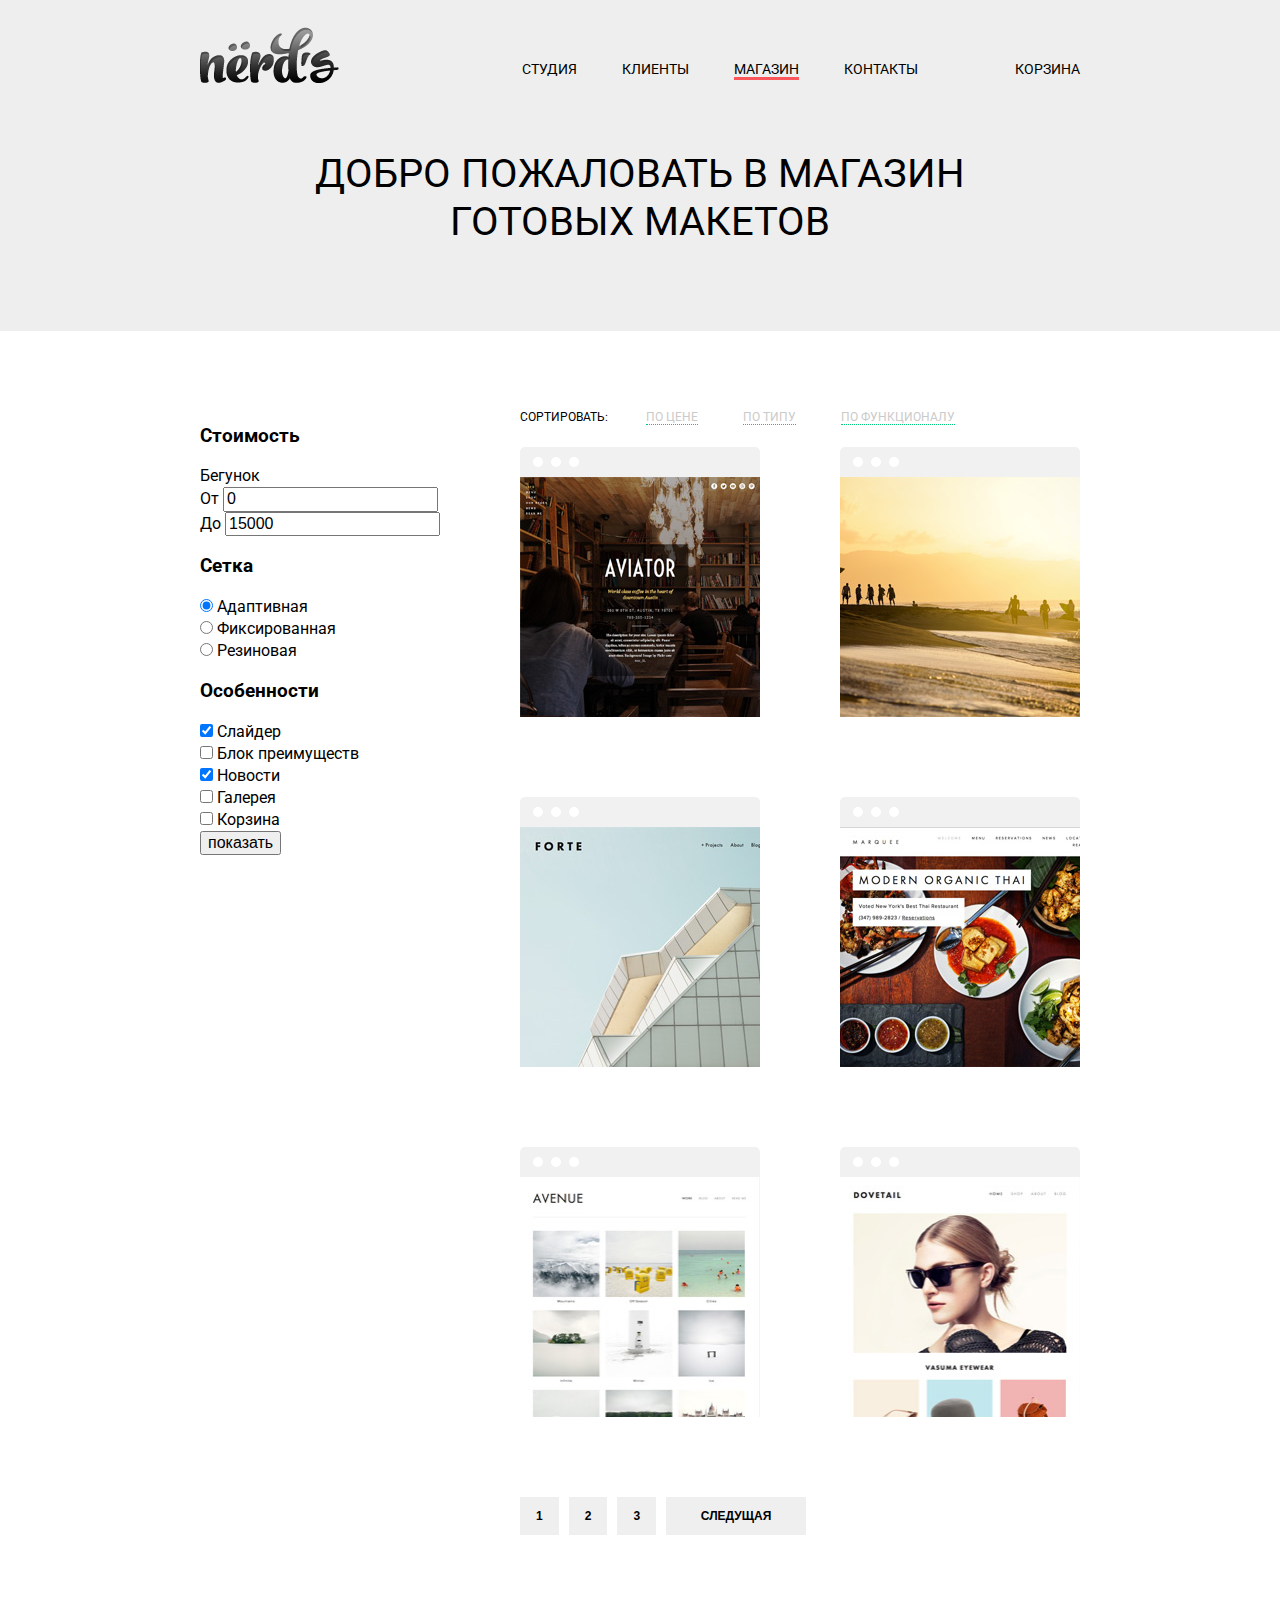
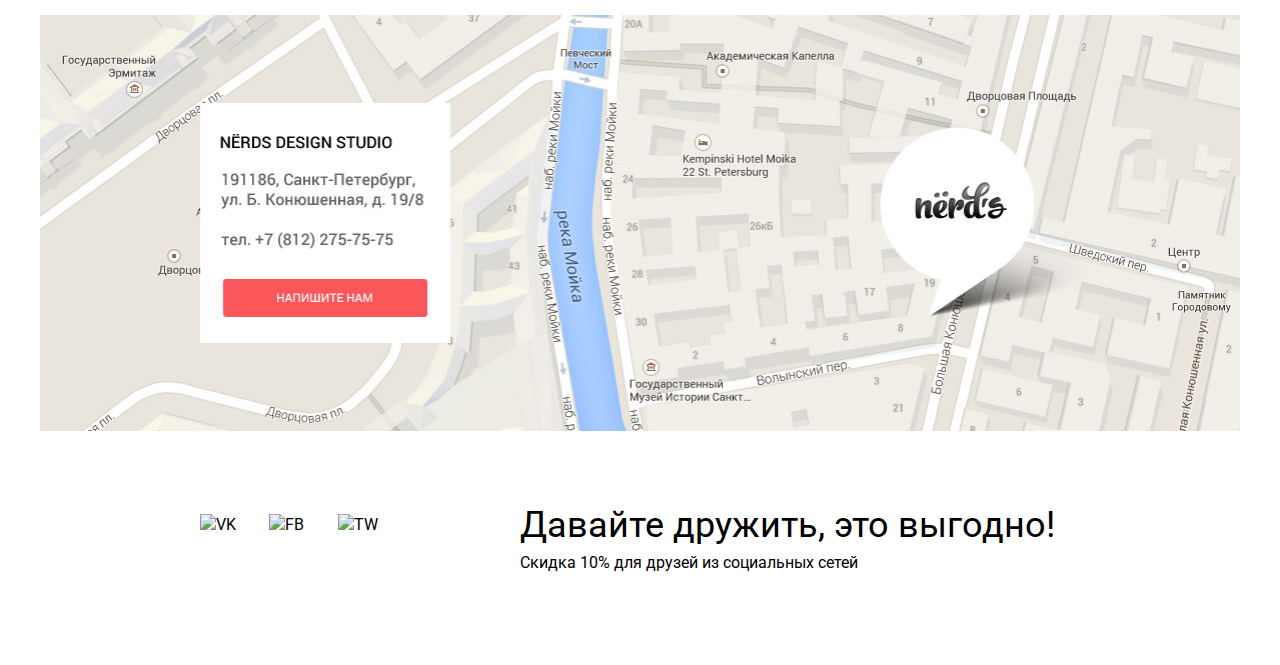
==== catalog.html @ 64a62538 "Вроде добил декор элементы." ====
<!DOCTYPE html>
<html lang="ru">
<head>
	<title>Nerds, каталог</title>
	<meta charset="utf-8">
	<link rel="stylesheet" type="text/css" href="assets/css/normalize.css">
	<link rel="stylesheet" type="text/css" href="assets/css/style.css">
	<link href="https://fonts.googleapis.com/css?family=Roboto:500&amp;subset=cyrillic" rel="stylesheet">
</head>
<body class="catalog-page">
	<header class="main-header">
		<div class="container">
			<div class="wrapper clearfix">
				<div class="logo">
					<img src="assets/img/logo.png" width="139" height="56" alt="логотип">
				</div>
				<nav class="main-navigator">
					<ul>
						<li>
							<a href="#">Студия</a>
						</li>
						<li>
							<a href="#">Клиенты</a>
						</li>
						<li>
							<a class="current-page" href="#">Магазин</a>
						</li>
						<li>
							<a href="#">Контакты</a>
						</li>
					</ul>
				</nav>
				<div class="cart">
					<a class="cart-link" href="#">Корзина</a>
				</div>
			</div>
			<div class="header-caption">
				<h1>Добро пожаловать в магазин <br> готовых макетов</h1>
			</div>
		</div>
	</header>

	<main class="catalog container">
		<aside class="catalog-parameter">
			<form>
				<div>	
					<h3>Стоимость</h3>
					<div class="price">
						<!-- Выбор цены бегунком -->
						<div class="range">Бегунок</div>
						<label>От
							<input type="text" name="min_price" value="0">
						</label>
						<label>До
							<input type="text" name="max_price" value="15000">
						</label>
					</div>
				</div>
				<div class="catalog-parameter-grid">
					<h3>Сетка</h3>
					<ul>
						<li>
							<label>
								<input type="radio" name="grid" checked>
								Адаптивная
							</label>
						</li>
						<li>
							<label>
								<input type="radio" name="grid">
								Фиксированная
							</label>
						</li>
						<li>
							<label>
								<input type="radio" name="grid">
								Резиновая
							</label>
						</li>
					</ul>
				</div>
				<div class="features">
					<h3>Особенности</h3>
					<ul>
						<li>
							<label>
								<input type="checkbox" name="features" checked>
								Cлайдер
							</label>
						</li>
						<li>
							<label>
								<input type="checkbox" name="features">
								Блок преимуществ
							</label>
						</li>
						<li>
							<label>
								<input type="checkbox" name="features" checked>
								Новости
							</label>
						</li>
						<li>
							<label>
								<input type="checkbox" name="features">
								Галерея
							</label>
						</li>
						<li>
							<label>
								<input type="checkbox" name="features">
								Корзина
							</label>
						</li>
					</ul>
				</div>
				<input type="submit" name="show" value="показать">
			</form>
		</aside>
		
		<div class="catalog-wrapper">		
			<div class="catalog-layouts">
				<div class="sort">
					<b>Сортировать:</b>
					<strong class="sort-byprice">
						<a href="#">По цене</a>
					</strong>
					<strong class="sort-bytype">
						<a href="">По типу</a>
					</strong>
					<strong class="sort-byfunctional">
						<a href="">По функционалу</a>
					</strong>
				</div>
				<div class="catalog-list">
					<figure class="catalog-list-item">
						<div class="catalog-list-item-decor">
							<strong></strong>
							<strong></strong>
							<strong></strong>
						</div>
						<img src="assets/img/model1.jpg" width="240" height="240" alt="макет">
					</figure>
					<figure class="catalog-list-item">
						<div class="catalog-list-item-decor">
							<strong></strong>
							<strong></strong>
							<strong></strong>
						</div>
						<img src="assets/img/model2.jpg" width="240" height="240" alt="макет">
					</figure>
					<figure class="catalog-list-item">
						<div class="catalog-list-item-decor">
							<strong></strong>
							<strong></strong>
							<strong></strong>
						</div>
						<img src="assets/img/model3.jpg" width="240" height="240" alt="макет">
					</figure>
					<figure class="catalog-list-item">
						<div class="catalog-list-item-decor">
							<strong></strong>
							<strong></strong>
							<strong></strong>
						</div>
						<img src="assets/img/model4.jpg" width="240" height="240" alt="макет">
					</figure>
					<figure class="catalog-list-item">
						<div class="catalog-list-item-decor">
							<strong></strong>
							<strong></strong>
							<strong></strong>
						</div>
						<img src="assets/img/model5.jpg" width="240" height="240" alt="макет">
					</figure>
					<figure class="catalog-list-item">
						<div class="catalog-list-item-decor">
							<strong></strong>
							<strong></strong>
							<strong></strong>
						</div>
						<img src="assets/img/model6.jpg" width="240" height="240" alt="макет">
					</figure>
				</div>
				<div class="catalog-btn">
					<button>1</button>
					<button>2</button>	
					<button>3</button>
					<button class="btn-next">следущая</button>	
				</div>
			</div>
		</div>

	</main>
		<div class="map">
			<img src="assets/img/fullmap.jpg" width="100%" alt="Как нас найти">
		</div>
	<footer class="main-footer container clearfix">
		<div class="social">
			<div class="social-element">
				<img src="#" width="40" height="40" alt="VK">	
			</div>
			<div class="social-element">
				<img src="#" width="40" height="40" alt="FB">	
			</div>
			<div class="social-element">
				<img src="#" width="40" height="40" alt="TW">	
			</div>				
		</div>	
		<div class="discont">
			<strong>Давайте дружить, это выгодно!</strong>
			<p>Скидка 10% для друзей из социальных сетей</p>
		</div>
	</footer>
</body>
</html>
---- assets/css/style.css ----
/* для тестирования */
body {
	font-family: 'Roboto', "Arial", sans-serif;
	font-size: 16px;
	line-height: 22px;
	color: #000000;
}

.main-header {
	background-color: #eeeeee;
	color: #000000;
}

.main-footer, .main-index {
	background-color: #ffffff;
	color: #000000;
}

.main-header a {
	text-decoration: none;
}

/*Главные блоки
.container,
.main-footer { 
	border: 3px solid red;
}
второстепенные блоки
.main-navigator {
	border: 2px solid blue;

} 
вложенные во второстепенные блоки
.logo,
.main-navigator,
.cart,
.main-slider { 
	border: 1px solid yellow;
}
*/


/*---Общее----*/
figure {
	margin: 0;
}

.container {
	width: 880px;
	margin: 0 auto;
	padding: 0 10px;
}

.clearfix::after {
	content: "";
	display: table;
	clear: both;
}

.btn {
	padding: 10px 40px;
	font-size: 12px;
	line-height: 18px;
	background-color: #fb565a;
	color: #ffffff;
	text-decoration: none;
	text-transform: uppercase;
	border-radius: 4px;
}

.main-footer {
	padding-top: 77px;
	padding-bottom: 75px;
}

.social {
	float: left;
	width: 240px;
	margin-right: 80px;
}

.discont {
	float: left;
	width: 550px;
}

/*------Временное----*/
.social-element {
	display: inline-block;
	margin-right: 25px;
}
/*--------------------*/


/*----------------------
		Сетка			
----------------------*/

/*-----index.html-----*/
.logo {
	float: left;
	padding-top: 27px;
	margin-right: 183px;
	width: 139px;
	height: 56px;
}

.main-navigator {
	float: left;
	padding-top: 54px;
	font-size: 0;
	list-style: none;
}

.main-navigator ul {
	padding: 0;
}

.main-navigator li {
	margin-right: 45px;
	font-size: 14px;
	line-height: 30px;
}

.main-navigator li:last-child {
	margin-right: 0;
}

.main-navigator a,
.cart a {
	color: #000000;
	text-transform: uppercase;
}

.main-navigator a:hover,
.cart a:hover {
	color: #fb565a;
}

.main-navigator a:active,
.cart a:active {
	color: #ababab;
}

.current-page {
	border-bottom: 3px solid #fb565a;
}


.cart {
	float: right;
	padding-left: 35px;
	padding-top: 54px;
	font-size: 14px;
	line-height: 30px;
	
}

.main-slider {
	position: relative;
	min-height: 353px;	
}

.slider-description {
	padding-top: 72px;
	float: left;
	width: 470px;
}

.slider-description h2 {
	margin: 0;
	margin-bottom: 18px;
	font-size: 36px;
	line-height: 36px;
	font-weight: normal;
}

.slider-description p {
	margin: 0;
	margin-bottom: 35px;
}

.slider-btn {
	padding: 12px 70px;
	margin-bottom: 80px;
}

.slider-switch {
	position: absolute;
	left: 50%;
	bottom: 89px;
	margin-left: -34px;
}

.slider-switch strong {
	display: inline-block;
	margin-right: 4px;
	background-color: #ffffff;
	border-radius: 5px;
	width: 10px;
	height: 10px;
}

.slider-img {
	position: absolute;
	right: -2px;
	bottom: 64px;
/*	float: right; */
	width: 340px;
}

/*перенести в другой блок*/
.main-navigator li {
	display: inline-block;
}
/*-----------------------*/

.potential {
	padding-top: 80px;
	margin-bottom: 77px;
}

.potential-element {
	float: left;
	width: 240px;
	margin-right: 80px;

}

.potential-element:nth-child(3n) {
	margin-right: 0;
}

.potential-element img {
	width: 240px;
	height: 124px;
	margin-bottom: 17px;
}

.potential-element b {
	font-size: 18px;
	line-height: 30px;
	text-transform: uppercase;
	font-weight: 400;
}

.potential-element p {
	font-size: 15px;
	line-height: 22px;
	margin-bottom: 30px;
}

.potential-btn-red {
	background-color: #fb565a;
}

.potential-btn-red:hover {
	background-color: #d6494d;
}


.potential-btn-green {
	background-color: #00ca74;
}

.potential-btn-green:hover {
	background-color: #01a25e;
}


.potential-btn-yellow {
	background-color: #efc84a;
}

.potential-btn-yellow:hover {
	background-color: #d6ae2c;
}


.about {
	margin-bottom: 20px;
	padding-top: 70px;
}

.about-info {
	float: left;
	width: 619px;
}

.about-info strong {
	font-size: 36px;
	line-height: 36px;
}

.about h3 {
	font-size: 16px;
	line-height: 22px;
	font-weight: 400;
	text-transform: uppercase;
	margin-bottom: 22px;
}

.about-info .principles {
	margin-bottom: 44px;
}

.about ul {
	margin: 0;
	padding: 0;
	list-style: none;
}

.about li {
	position: relative;
	padding-left: 35px;
	margin-bottom: 23px;
}

.about li:after {
	position: absolute;
	left: 0;
	top: 10px;
	content: "";
	width: 25px;
	height: 2px;
	background: url("../img/decor-line.jpg") no-repeat;

}

.about-stat {
	float: right;
	width: 240px;
}

.about-logo {
	padding-top: 4px;
	padding-left: 8px;
	margin-bottom: 65px;
	text-align: center;
}

.about-logo img {
	display: block;
	margin: 0 auto;
	width: 187px;
	height: 75px;
	margin-bottom: 27px;
}

.about-logo .since {
	display: inline-block;
	padding: 0 70px;
	text-transform: uppercase;

}

.projects {
	padding-top: 70px;
	padding-left: 5px;
	padding-bottom: 35px;
	margin-bottom: 81px;
}

.projects-element {
	display: inline-block;
	margin-right: 120px;
	vertical-align: middle;
}

.projects-element:nth-child(3n) {
	display: inline-block;
	margin-right: 0;
	width: 230px;
	vertical-align: middle;
}

.projects-element img {
	opacity: 0.2;
}

.projects-element img:hover,
.projects-element img:active {
	opacity: 1;
}

.map {
	width: 1200px;
	margin: 0 auto;
}

.social-element {
	width: 40px;
	height: 40px;
}

.discont strong {
	display: block;
	font-size: 36px;
	font-weight: 400;
}

/*-----catalog.html-----*/

.main-header-catalog {
	min-height: 330px;
}

.header-caption {
	padding-top: 65px;
	padding-bottom: 85px;
	text-align: center;
}

.header-caption h1 {
	margin: 0;
	font-size: 40px;
	font-weight: 400;
	line-height: 48px;
	text-transform: uppercase;
}

.catalog {
	padding-top: 75px;
}

.catalog-parameter {
	float: left;
	width: 240px;
	margin-right: 80px;
}

.catalog-parameter ul {
	margin: 0;
	padding: 0;
	list-style: none;
}

.catalog-wrapper {
	float: right;
	width: 560px;
}

.sort {
	padding-top: 2px;
	margin-bottom: 21px;
	text-transform: uppercase;
	font-size: 12px;
	line-height: 18px;
}

.sort b {
	margin-right: 35px;
	color: #000000;
	font-weight: 400;
}

.sort a {

	text-decoration: none;
	color: #cacaca;
	border-bottom: 1px dotted #00ca74;
	margin-right: 42px;
	font-weight: 400;
}

.catalog-list-item {
	display: inline-block;
	width: 240px;
	margin-bottom: 74px;
	margin-right: 80px;
}

.catalog-list-item:nth-child(2n) {
	margin-right: 0;
	margin-left: -4px;
}

.catalog-list-item-decor {
	height: 26px;
	padding-left: 13px;
	padding-top: 4px;
	background-color: #f1f1f1;
	border-top-left-radius: 5px;
	border-top-right-radius: 5px;

}

.catalog-list-item-decor strong {
	display: inline-block;
	margin-right: 4px;
	background-color: #ffffff;
	border-radius: 5px;
	width: 10px;
	height: 10px;
}


.catalog-btn {
/*	float: left;*/
	margin-bottom: 80px;
}

.catalog-btn button {
	font-size: 12px;
	line-height: 18px;
	font-weight: 700;
	padding: 8px 14px;
	margin-right: 6px;
	border-color: transparent;
}

.btn-next  {
	text-transform: uppercase;
	width: 140px;
}
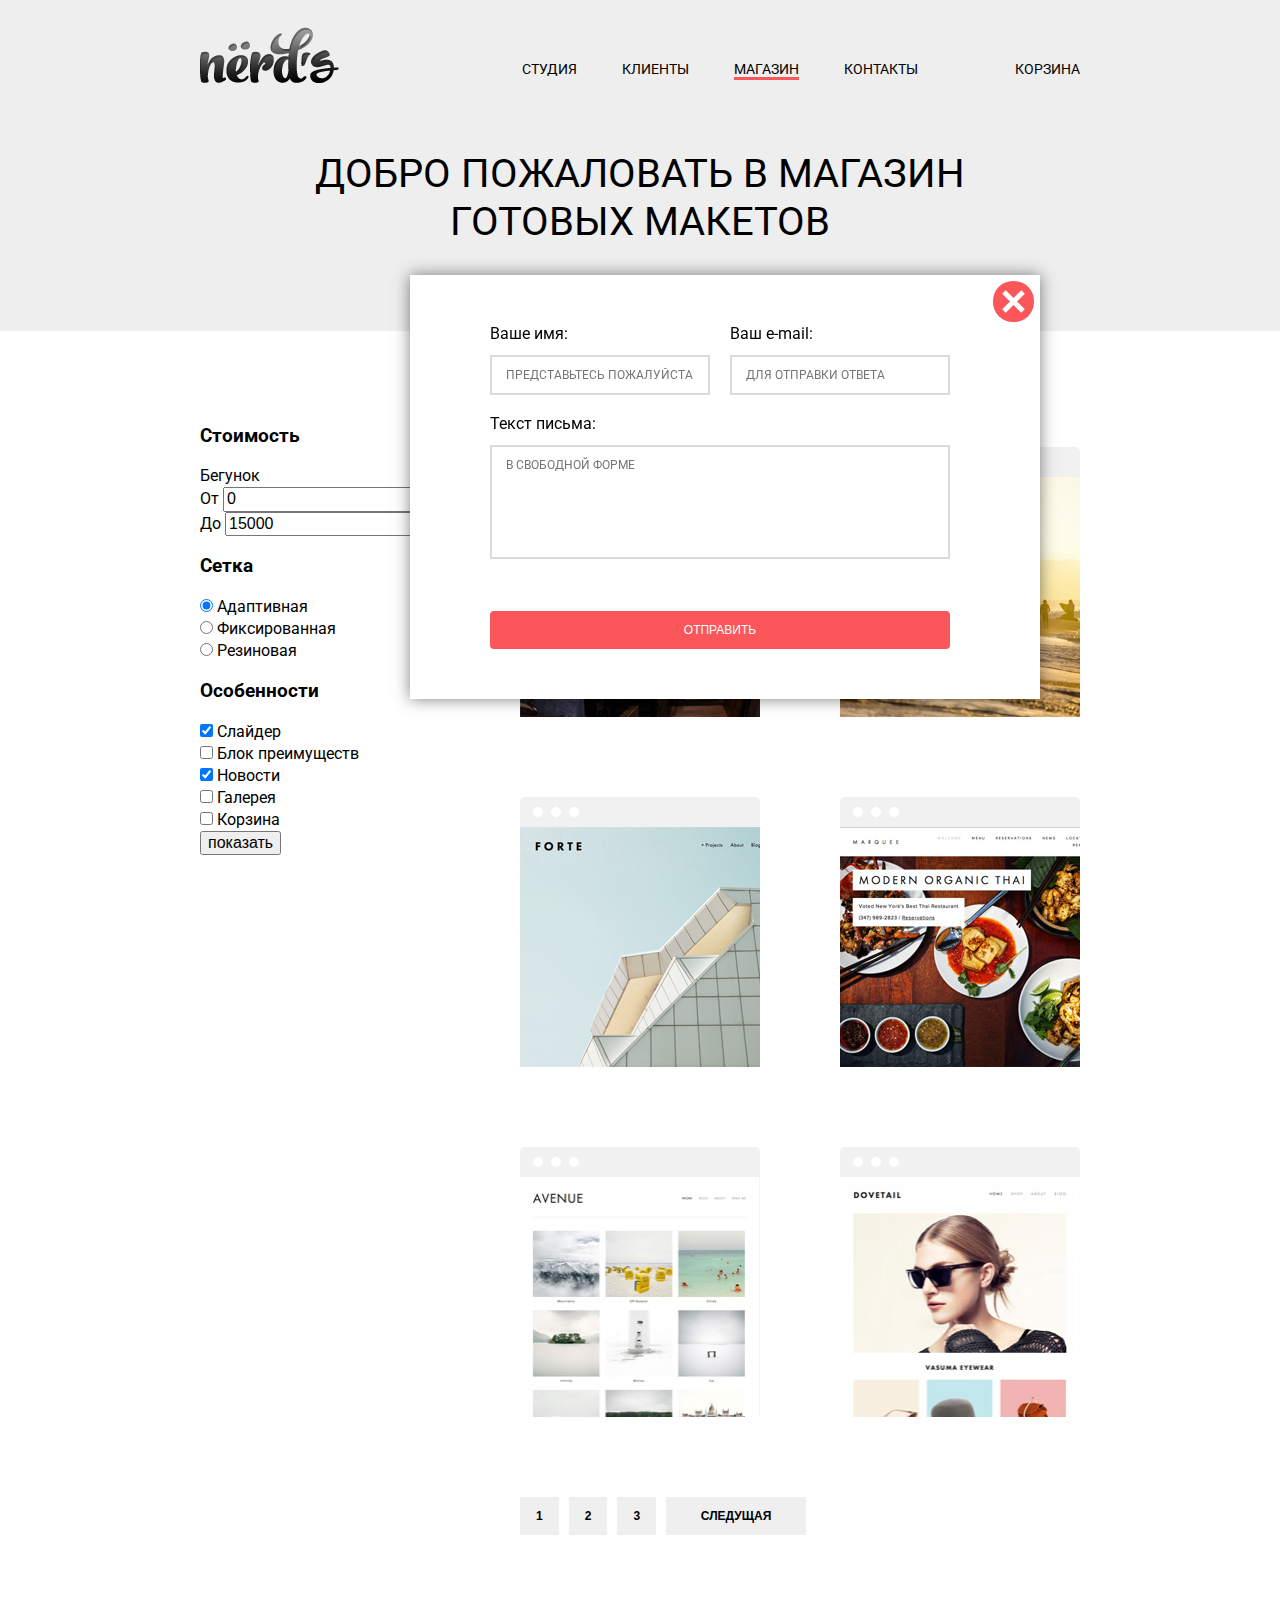
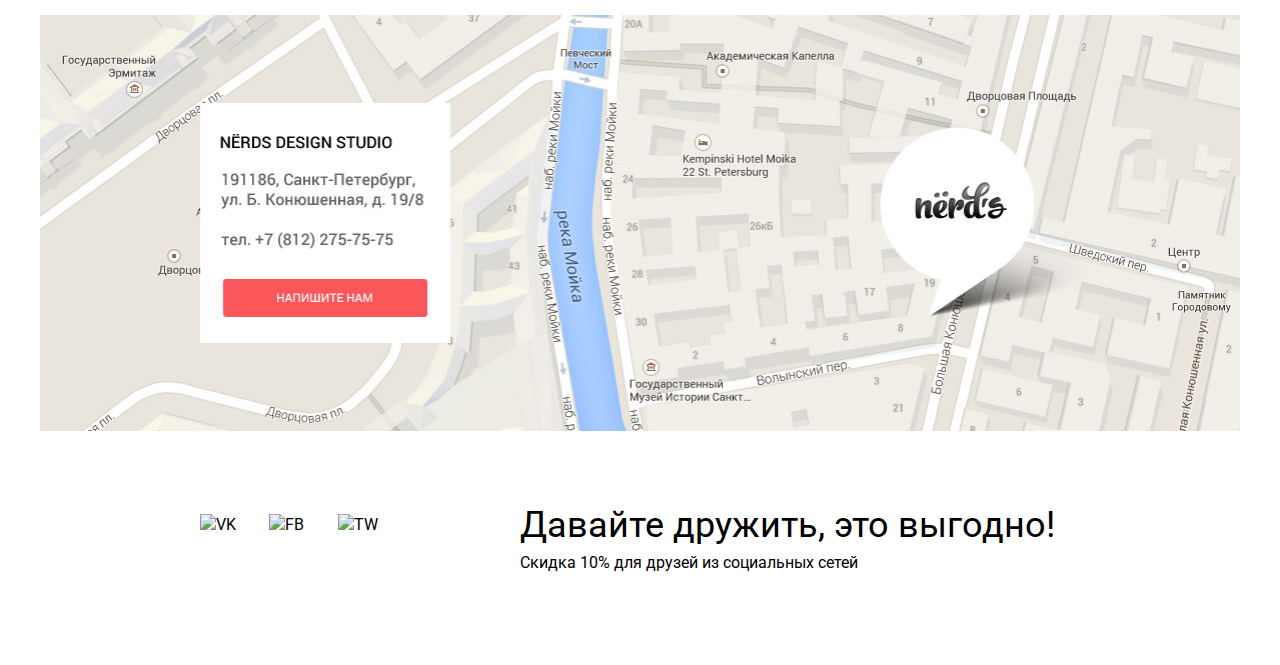
==== commit 1da93350: "Доделал popup" ====
--- a/catalog.html
+++ b/catalog.html
@@ -17,7 +17,7 @@
 				<nav class="main-navigator">
 					<ul>
 						<li>
-							<a href="#">Студия</a>
+							<a href="index.html">Студия</a>
 						</li>
 						<li>
 							<a href="#">Клиенты</a>
@@ -212,5 +212,29 @@
 			<p>Скидка 10% для друзей из социальных сетей</p>
 		</div>
 	</footer>
+	<div class="modal-content">
+		<button class="modal-content-close" type="button" name="modal-close" title="Закрыть">
+			Закрыть
+		</button>
+		<form class="modal-content-form" action="post">
+			<div class="name-email clearfix">
+				<div>
+					<label>Ваше имя:
+						<input type="text" name="name" placeholder="ПРЕДСТАВЬТЕСЬ ПОЖАЛУЙСТА">
+					</label>
+				</div>
+				<div>
+					<label>Ваш e-mail:
+						<input type="text" name="email" placeholder="ДЛЯ ОТПРАВКИ ОТВЕТА">
+					</label>
+				</div>
+			</div>
+			<label>Текст письма:
+				<textarea name="latter" placeholder="В СВОБОДНОЙ ФОРМЕ"></textarea>
+			</label>
+			<!--изменить тип на submit-->
+			<button class="btn send-form" type="submit" name="sent-form">Отправить</button>
+		</form>
+	</div>
 </body>
 </html>--- a/assets/css/style.css
+++ b/assets/css/style.css
@@ -20,26 +20,6 @@
 .main-header a {
 	text-decoration: none;
 }
-
-/*Главные блоки
-.container,
-.main-footer { 
-	border: 3px solid red;
-}
-второстепенные блоки
-.main-navigator {
-	border: 2px solid blue;
-
-} 
-вложенные во второстепенные блоки
-.logo,
-.main-navigator,
-.cart,
-.main-slider { 
-	border: 1px solid yellow;
-}
-*/
-
 
 /*---Общее----*/
 figure {
@@ -162,6 +142,34 @@
 	min-height: 353px;	
 }
 
+.slide-1 {
+	display: ;
+}
+
+.slide-2 {
+	display: none;
+}
+
+
+.slide-3 {
+	display: none;
+}
+
+.current-slide {
+	position: relative;
+}
+
+.current-slide::before {
+	position: absolute;
+	top: 3px;
+	left: 3px;
+	content: "";
+	width: 4px;
+	height: 4px;
+	border-radius: 2px;
+	background-color: #c1c1c1;
+}
+
 .slider-description {
 	padding-top: 72px;
 	float: left;
@@ -202,13 +210,31 @@
 	height: 10px;
 }
 
-.slider-img {
+.slider1-img {
 	position: absolute;
 	right: -2px;
 	bottom: 64px;
-/*	float: right; */
 	width: 340px;
-}
+	height: 231px;
+}
+
+.slider2-img {
+	position: absolute;
+	right: 10px;
+	bottom: 65px;
+	width: 230px;
+	height: 249px;
+}
+
+.slider3-img {
+	position: absolute;
+	right: 7px;
+	bottom: 0;
+	width: 333px;
+	height: 319px;
+}
+
+
 
 /*перенести в другой блок*/
 .main-navigator li {
@@ -513,4 +539,102 @@
 .btn-next  {
 	text-transform: uppercase;
 	width: 140px;
+}
+
+/*-------popup------*/
+.modal-content {
+	position: fixed;
+	z-index: 10;
+	top: 275px;
+	left: 50%;
+	margin-left: -230px;
+	width: 460px;
+	min-height: 315px;
+	padding: 50px 90px 50px 80px;
+	background: #ffffff;
+	box-shadow: 0 0 15px rgba(0, 0, 0, 0.5);
+}
+
+.modal-content form {
+	font-size: 16px;
+	line-height: 18px;
+	font-family: 'Roboto', "Arial", sans-serif;
+	color: #000000;
+}
+
+.name-email {
+	margin-bottom: 20px;
+}
+
+.name-email div {
+	float: left;
+	width: 220px;
+}
+
+.name-email div:first-child {
+	margin-right: 20px;
+}
+
+.modal-content input {
+	display: block;
+	margin-top: 12px;
+	padding: 9px 14px;
+	width: 188px;
+	border: 2px solid #d7dcde;
+	font-size: 12px;
+	line-height: 18px;
+	font-family: 'Roboto', "Arial", sans-serif;
+	outline: none;
+}
+
+.modal-content textarea {
+	padding: 9px 14px;
+	margin-top: 12px;
+	margin-bottom: 48px;
+	width: 428px;
+	min-height: 92px;
+	font-size: 12px;
+	line-height: 18px;
+	font-family: 'Roboto', "Arial", sans-serif;
+	border: 2px solid #d7dcde;
+	outline: none;
+	resize: none;
+}
+
+.modal-content-close {
+	position: absolute;
+	top: 6px;
+	right: 6px;
+	font-size: 0;
+	width: 41px;
+	height: 41px;
+	background: #fb565a;
+	border: 0;
+	outline: 0;
+	border-radius: 20px;
+}
+
+.modal-content-close::before, 
+.modal-content-close::after {
+	position: absolute;
+	content: "";
+	top: 18px;
+	right: 7px;
+	height: 5px;
+	width: 27px;
+	background-color: #ffffff;
+}
+
+.modal-content-close::after {
+	transform: rotate(45deg);
+}
+
+.modal-content-close::before {
+	transform: rotate(-45deg);
+}
+
+ .modal-content button.send-form {
+	width: 100%;
+	border: 0;
+	outline: 0;
 }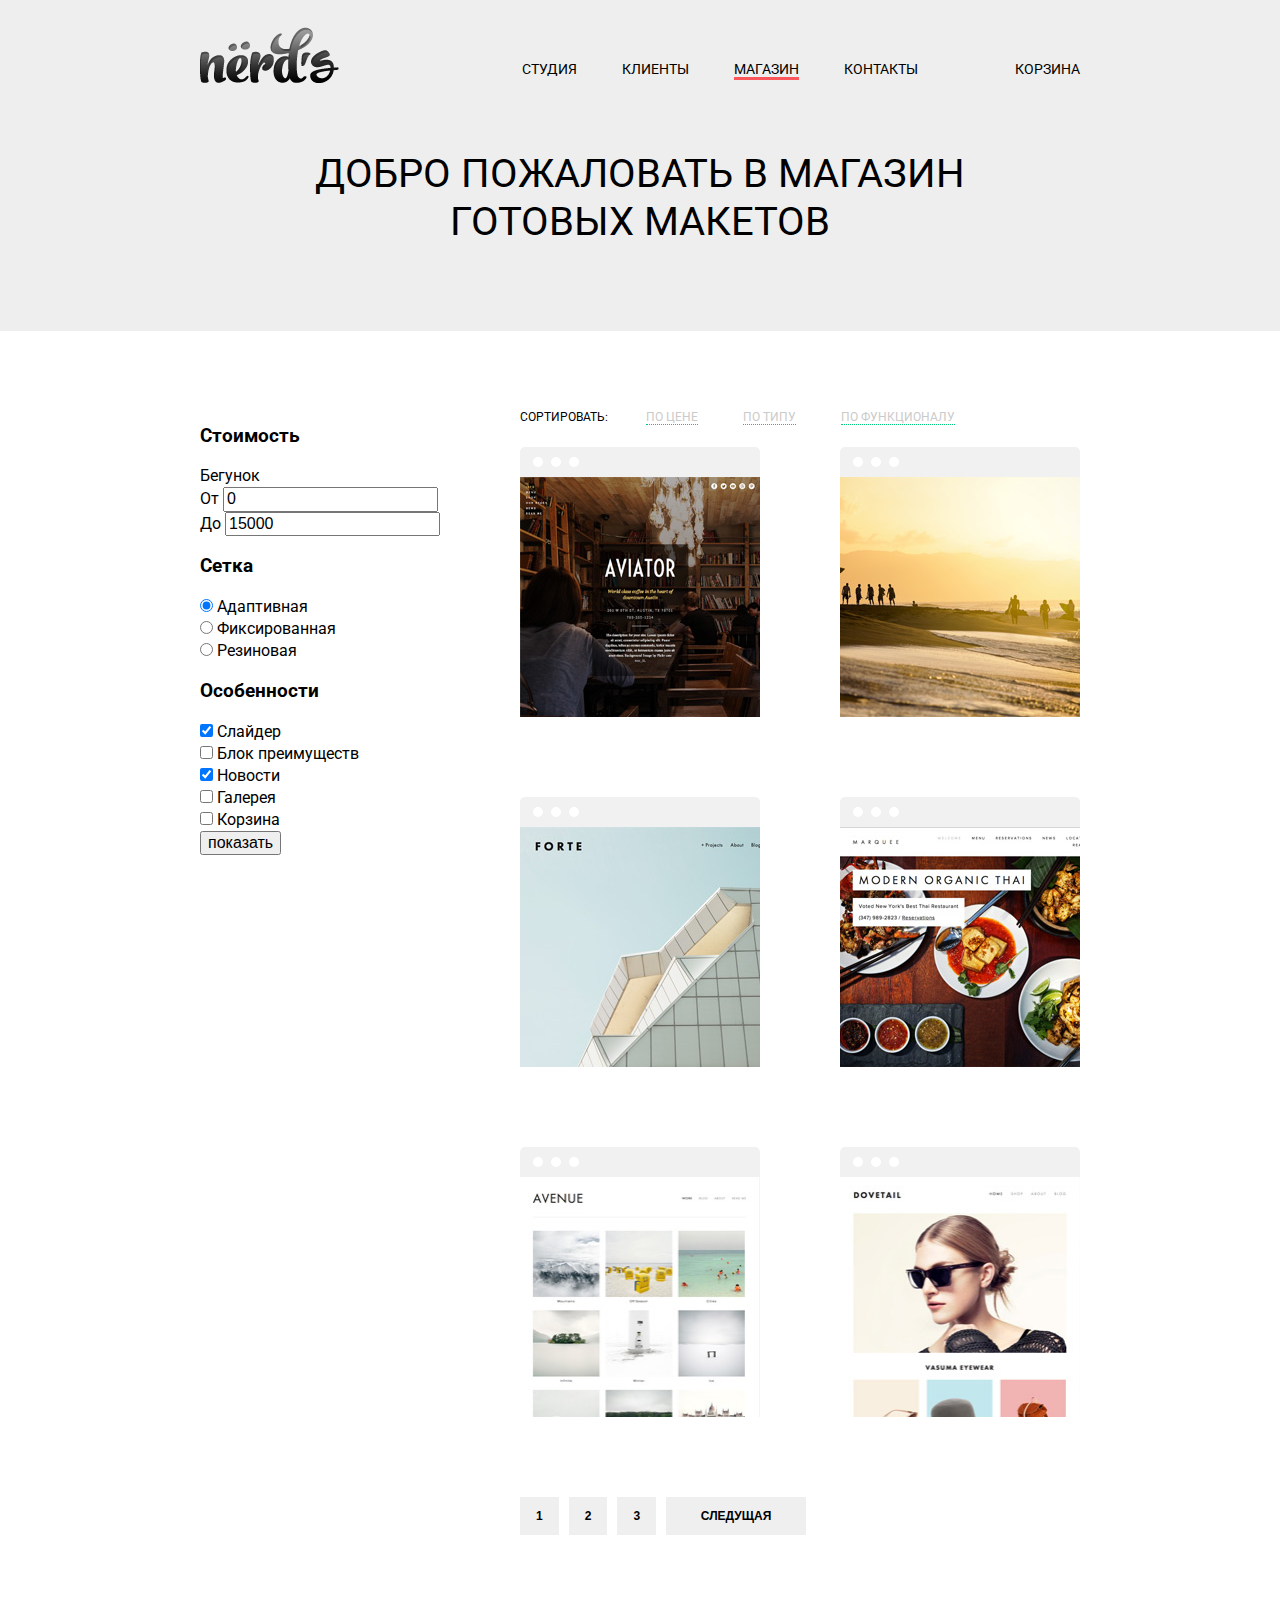
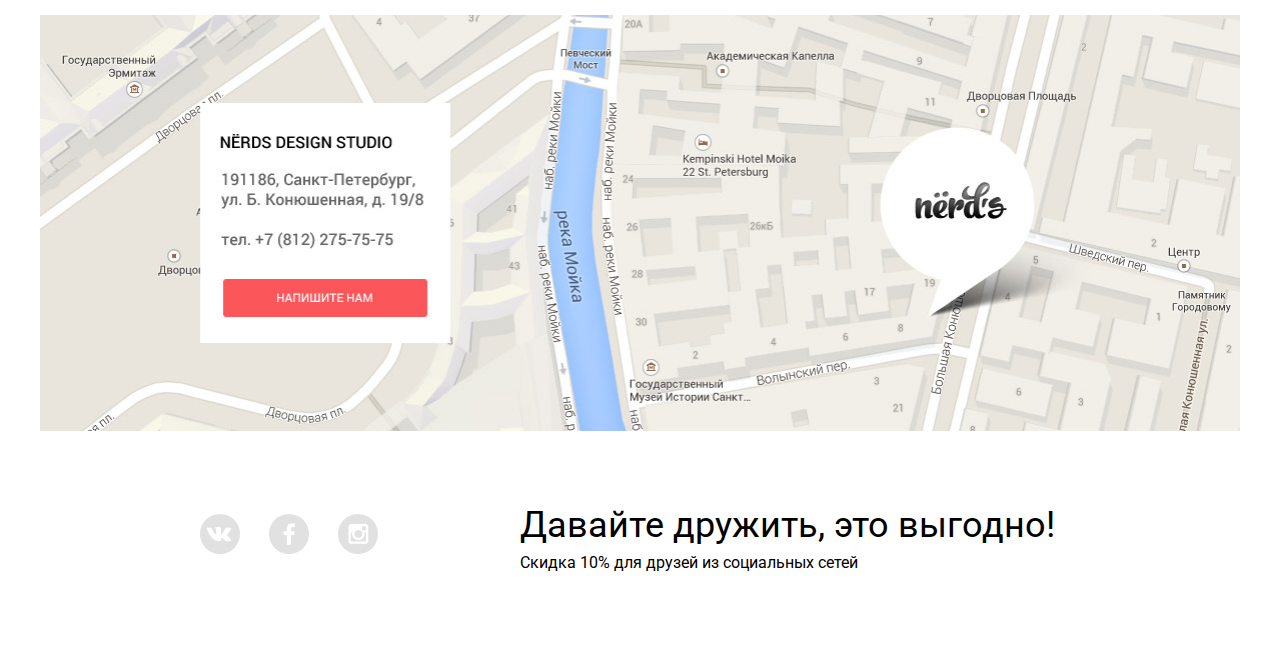
==== commit bcd2c596: "Шлифовка" ====
--- a/catalog.html
+++ b/catalog.html
@@ -190,21 +190,20 @@
 				</div>
 			</div>
 		</div>
-
 	</main>
-		<div class="map">
-			<img src="assets/img/fullmap.jpg" width="100%" alt="Как нас найти">
-		</div>
+	<div class="map">
+		<img src="assets/img/fullmap.jpg" width="100%" alt="Как нас найти">
+	</div>
 	<footer class="main-footer container clearfix">
 		<div class="social">
-			<div class="social-element">
-				<img src="#" width="40" height="40" alt="VK">	
-			</div>
-			<div class="social-element">
-				<img src="#" width="40" height="40" alt="FB">	
-			</div>
-			<div class="social-element">
-				<img src="#" width="40" height="40" alt="TW">	
+			<div class="social-element social-vk">
+				<img src="assets/img/vk.png" width="26" height="15" alt="vk">	
+			</div>
+			<div class="social-element social-fb">
+				<img src="assets/img/fb.png" width="12" height="22" alt="fb">	
+			</div>
+			<div class="social-element social-inst">
+				<img src="assets/img/inst.png" width="21" height="21" alt="inst">	
 			</div>				
 		</div>	
 		<div class="discont">
--- a/assets/css/style.css
+++ b/assets/css/style.css
@@ -285,6 +285,10 @@
 	background-color: #d6494d;
 }
 
+.potential-btn-red:active {
+	background-color: #b63538;
+	box-shadow: inset 0 3px #9b2d30;
+}
 
 .potential-btn-green {
 	background-color: #00ca74;
@@ -294,6 +298,10 @@
 	background-color: #01a25e;
 }
 
+.potential-btn-green:active {
+	background-color: #009053;
+	box-shadow: inset 0 3px #007b47;
+}
 
 .potential-btn-yellow {
 	background-color: #efc84a;
@@ -303,6 +311,10 @@
 	background-color: #d6ae2c;
 }
 
+.potential-btn-yellow:active {
+	background-color: #c09b24;
+	box-shadow: inset 0 3px #a3841f;
+}
 
 .about {
 	margin-bottom: 20px;
@@ -416,8 +428,37 @@
 }
 
 .social-element {
+	position: relative;
 	width: 40px;
 	height: 40px;
+	border-radius: 20px;
+	background-color: #e1e1e1;
+	text-align: center;
+}
+
+.social-element:hover {
+	background-color: #fb565a;
+}
+
+.social-element:active {
+	background-color: #d6494d;
+	box-shadow: inset 0 3px #b63e42;
+}
+
+.social-element img {
+	position: absolute;
+	top: 9px;
+	left: 10px;
+}
+
+.social-vk img {
+	top: 13px;
+	left: 6px;
+}
+
+.social-fb img {
+	top: 9px;
+	left: 14px;
 }
 
 .discont strong {
@@ -534,6 +575,16 @@
 	padding: 8px 14px;
 	margin-right: 6px;
 	border-color: transparent;
+	outline: none;
+}
+
+.catalog-btn button:hover {
+	background-color: #e5e5e5;
+}
+
+.catalog-btn button:active {
+	background-color: #d5d5d5;
+	box-shadow: inset 0 3px #b5b5b5;
 }
 
 .btn-next  {
@@ -543,9 +594,10 @@
 
 /*-------popup------*/
 .modal-content {
+	display: none;
 	position: fixed;
 	z-index: 10;
-	top: 275px;
+	top: 15%;
 	left: 50%;
 	margin-left: -230px;
 	width: 460px;
@@ -601,6 +653,16 @@
 	resize: none;
 }
 
+.modal-content input:hover,
+.modal-content textarea:hover {
+	border-color: #a2a9ac;
+}
+
+.modal-content input:focus,
+.modal-content textarea:focus {
+	border-color: #56bffb;
+}
+
 .modal-content-close {
 	position: absolute;
 	top: 6px;
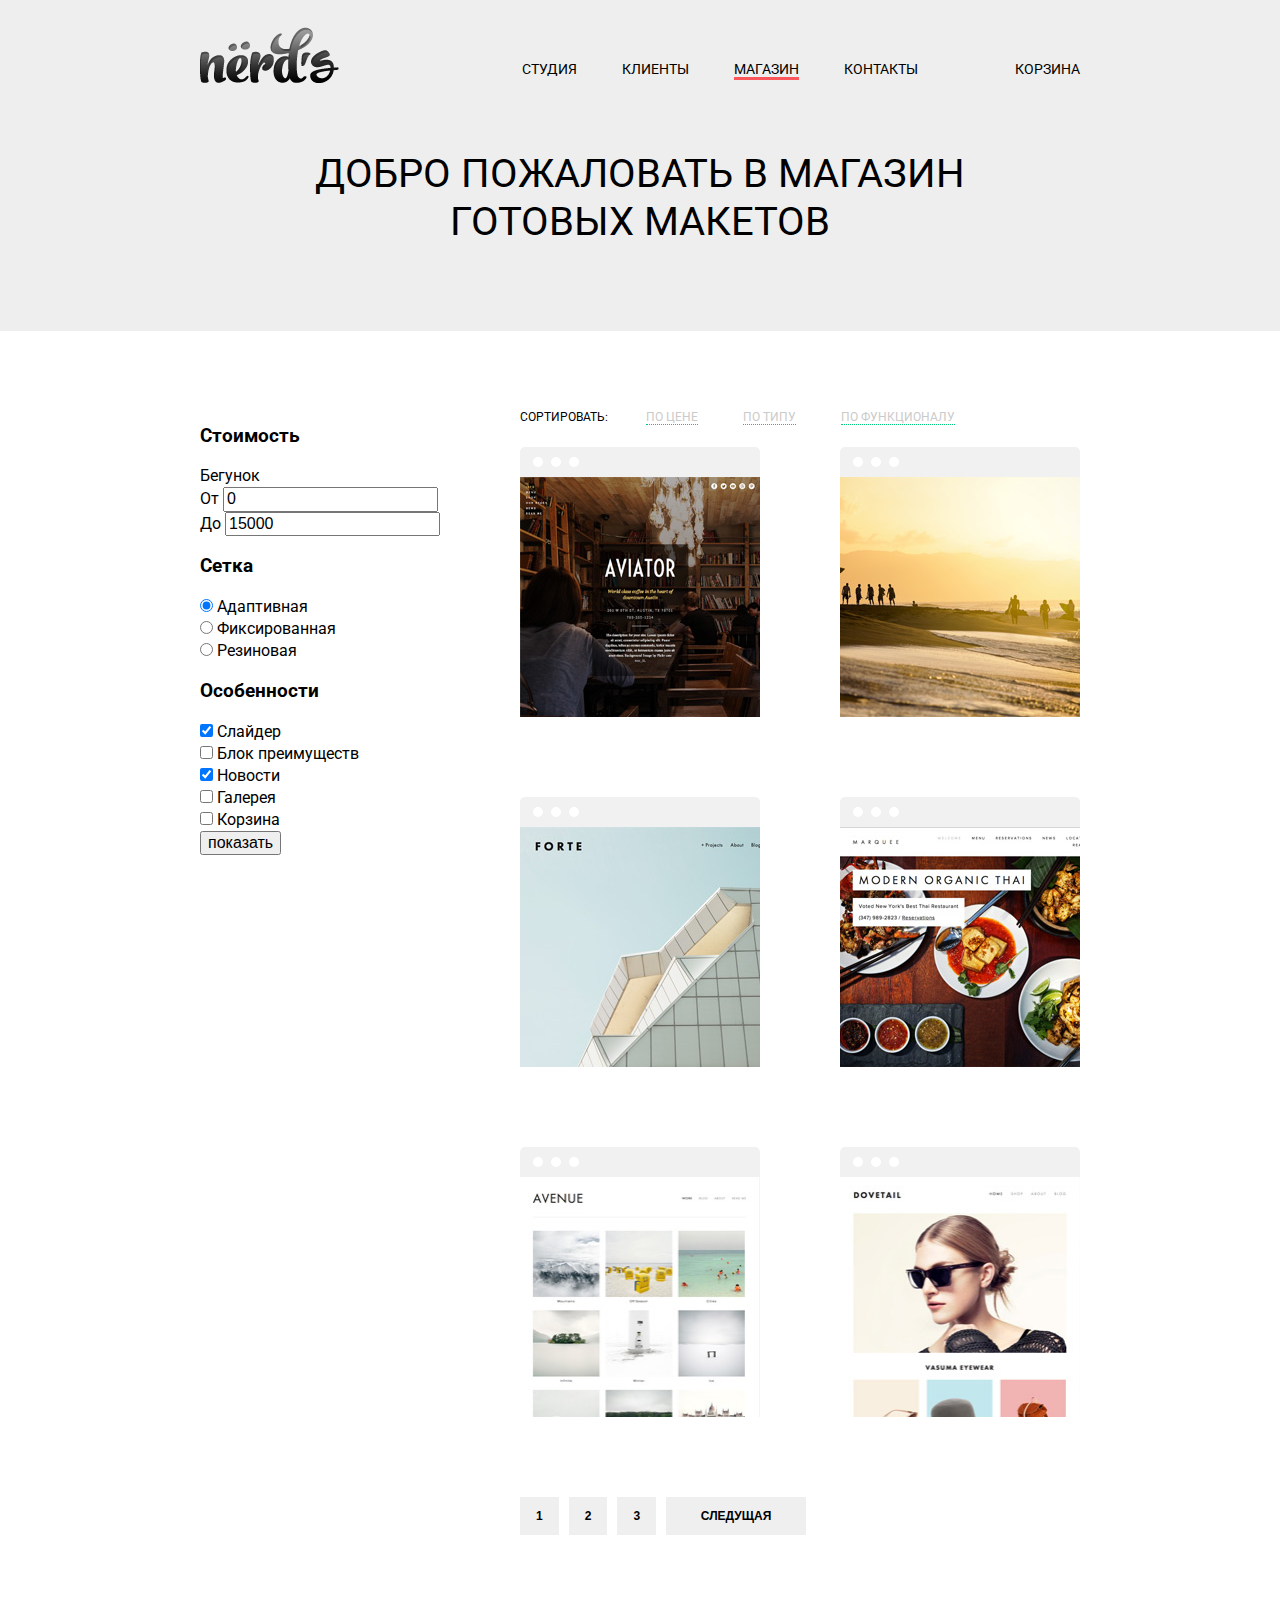
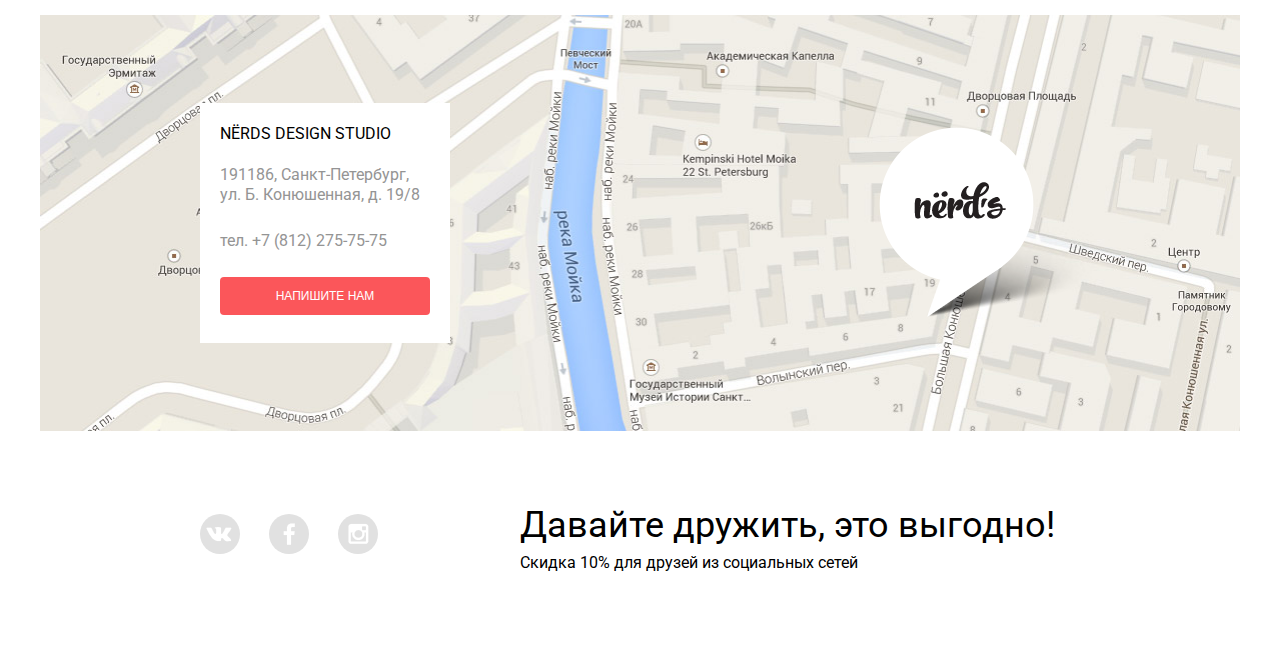
==== commit fa4ed016: "продолжение шлифовки" ====
--- a/catalog.html
+++ b/catalog.html
@@ -39,8 +39,7 @@
 			</div>
 		</div>
 	</header>
-
-	<main class="catalog container">
+	<main class="catalog container clearfix">
 		<aside class="catalog-parameter">
 			<form>
 				<div>	
@@ -192,7 +191,14 @@
 		</div>
 	</main>
 	<div class="map">
-		<img src="assets/img/fullmap.jpg" width="100%" alt="Как нас найти">
+		<img src="assets/img/map.jpg" width="100%" alt="Как нас найти">
+		<img class="map-label" src="assets/img/map-label.png" width="231" height="190" alt="Мы тут">
+		<div class="feedback">
+			<p>NЁRDS DESIGN STUDIO</p>
+			<div>191186, Санкт-Петербург, ул. Б. Конюшенная, д. 19/8</div>
+			<div>тел. +7 (812) 275-75-75</div>
+			<button class="btn" type="button">Напишите нам</button>
+		</div>
 	</div>
 	<footer class="main-footer container clearfix">
 		<div class="social">
--- a/assets/css/style.css
+++ b/assets/css/style.css
@@ -7,8 +7,11 @@
 	color: #000000;
 }
 
+header {
+	background-color: #eeeeee;
+}
+
 .main-header {
-	background-color: #eeeeee;
 	color: #000000;
 }
 
@@ -423,9 +426,54 @@
 }
 
 .map {
+	position: relative;
 	width: 1200px;
 	margin: 0 auto;
 }
+
+.map-label {
+	position: absolute;
+	left: 839px;
+	top: 112px;
+}
+
+.feedback {
+	position: absolute;
+	left: 160px;
+	top: 88px;
+	width: 210px;
+	height: 240px;
+	padding-left: 20px;
+	padding-right: 20px;
+	background-color: #ffffff;
+}
+
+.feedback p {
+	margin-bottom: 16px;
+	font-size: 16px;
+	line-height: 30px;
+}
+
+.feedback div {
+	margin-bottom: 26px;
+	font-family: 'Roboto', "Arial", sans-serif;
+	font-size: 16px;
+
+	line-height: 20px;
+	color: #949494;
+}
+
+.feedback button {
+	width: 100%;
+	outline: none;
+	border: none;
+}
+
+.feedback button:hover {
+	background-color: #d6494d;
+	cursor: pointer;
+}
+
 
 .social-element {
 	position: relative;
@@ -438,6 +486,7 @@
 
 .social-element:hover {
 	background-color: #fb565a;
+	cursor: pointer;
 }
 
 .social-element:active {
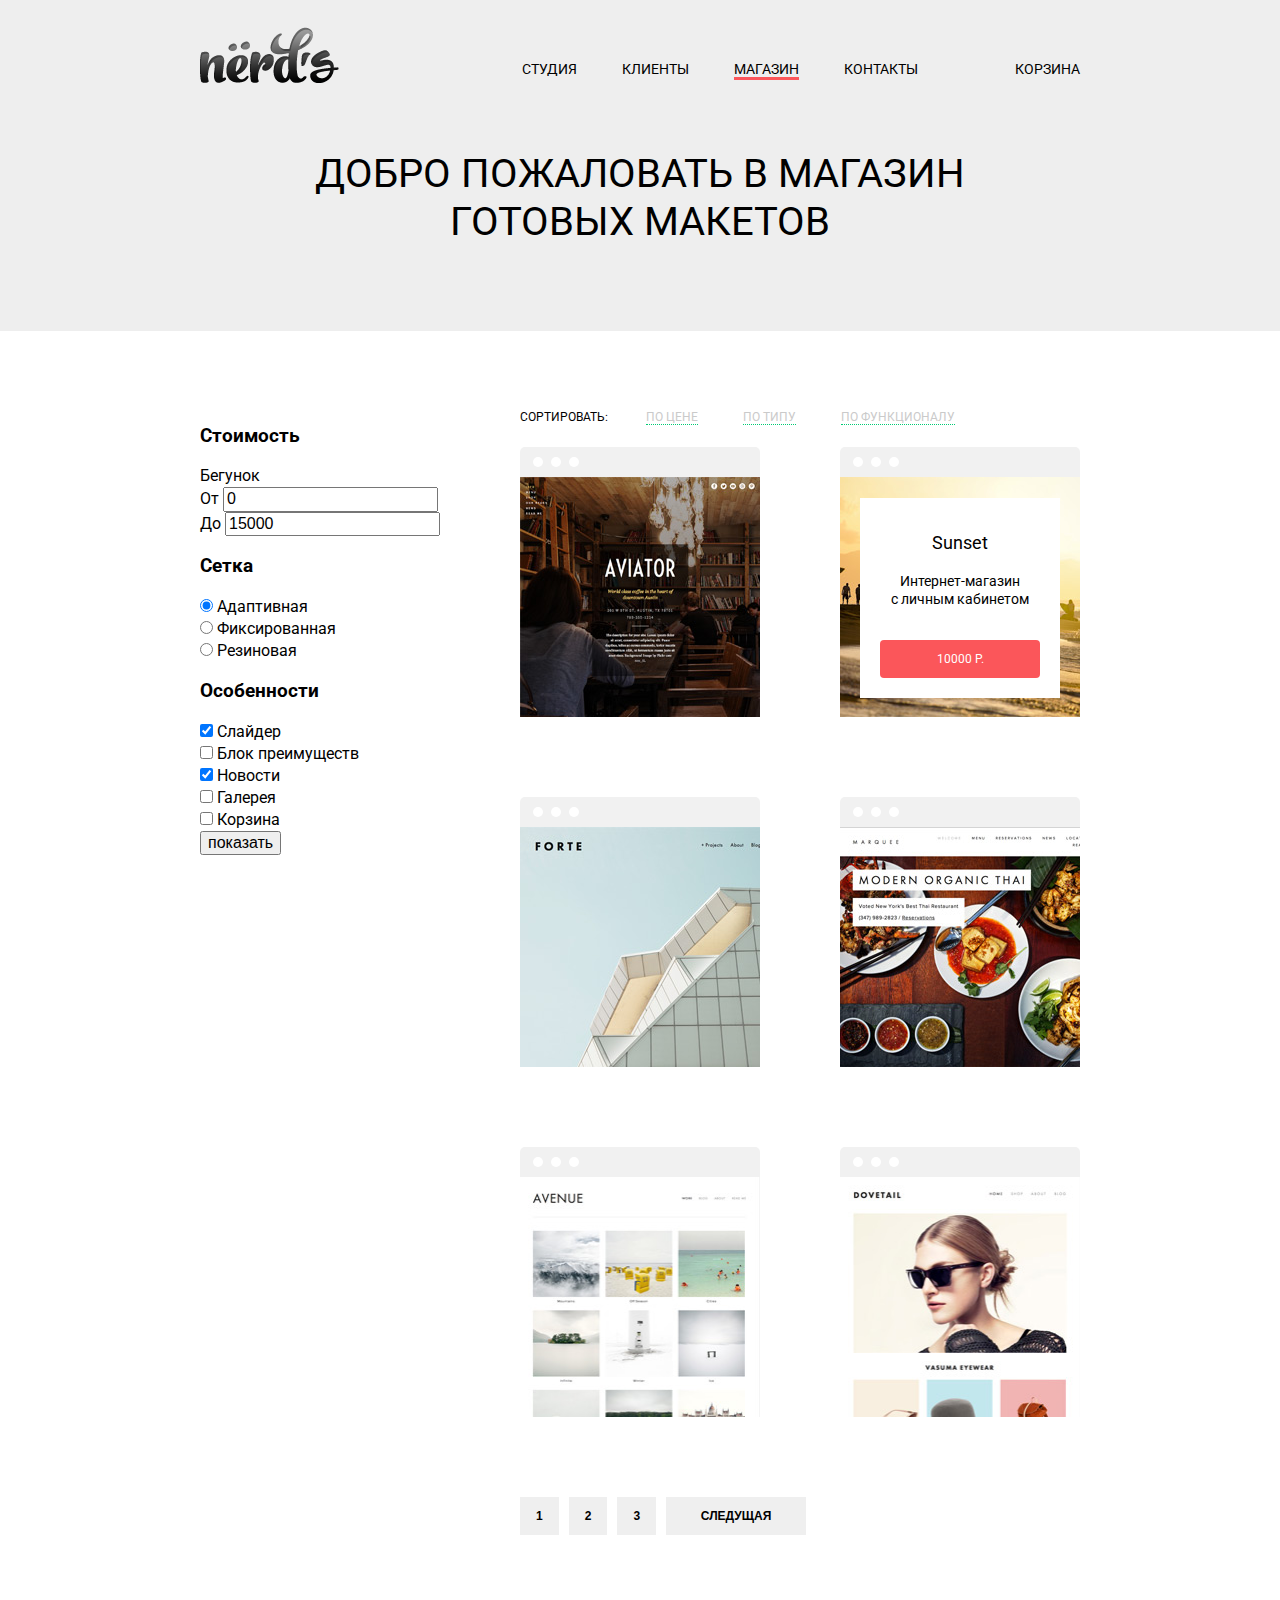
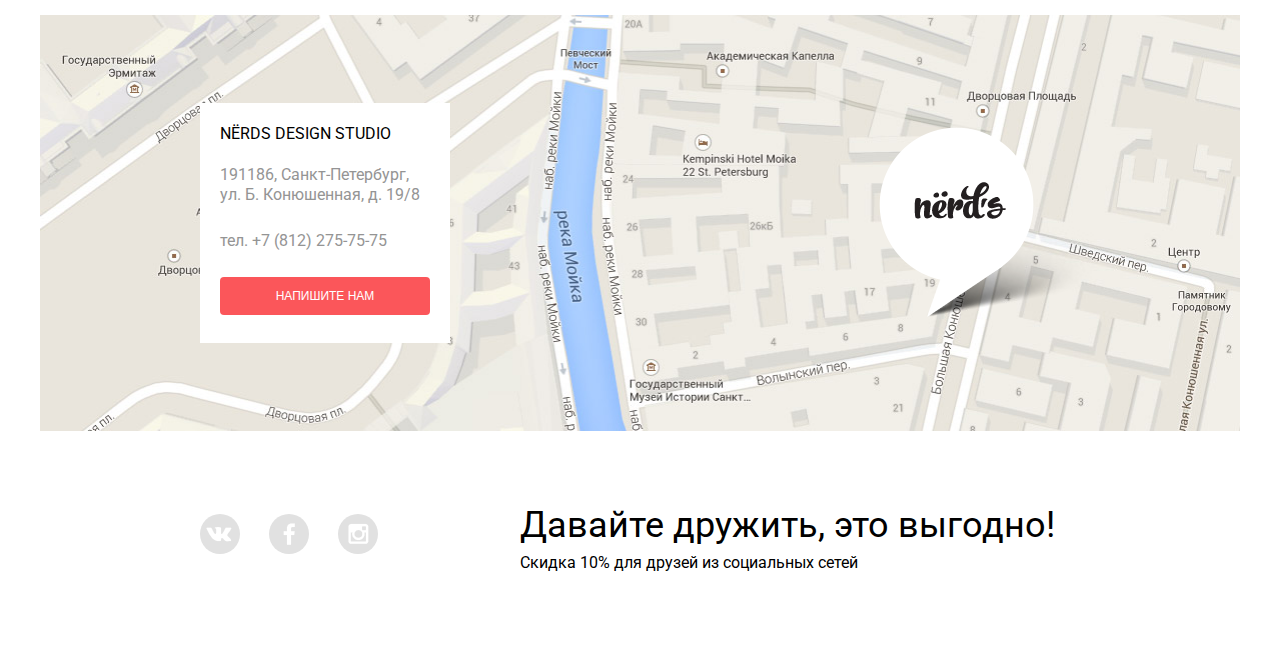
==== commit 85b6e354: "popup  в catalog" ====
--- a/catalog.html
+++ b/catalog.html
@@ -147,6 +147,11 @@
 							<strong></strong>
 						</div>
 						<img src="assets/img/model2.jpg" width="240" height="240" alt="макет">
+						<div class="buy-menu">
+							<div class="maket-name">Sunset</div>
+							<p class="maket-description">Интернет-магазин <br> с личным кабинетом</p>
+							<a class="maket-price btn" href="#">10000 Р.</a>
+						</div>
 					</figure>
 					<figure class="catalog-list-item">
 						<div class="catalog-list-item-decor">
--- a/assets/css/style.css
+++ b/assets/css/style.css
@@ -581,6 +581,7 @@
 }
 
 .catalog-list-item {
+	position: relative;
 	display: inline-block;
 	width: 240px;
 	margin-bottom: 74px;
@@ -590,6 +591,37 @@
 .catalog-list-item:nth-child(2n) {
 	margin-right: 0;
 	margin-left: -4px;
+}
+
+.buy-menu {
+	position: absolute;
+	left: 20px;
+	bottom: 25px;
+	width: 140px;
+	height: 140px;
+	padding: 30px;
+	background-color: #ffffff;
+	color: #000000;
+}
+
+.maket-name {
+	text-align: center;
+	font-size: 18px;
+	line-height: 30px;
+}
+
+.maket-description {
+	text-align: center;
+	font-size: 14px;
+	line-height: 18px;
+}
+
+.maket-price {
+	position: absolute;
+	bottom: 20px;
+	left: 20px;
+	right: 20px;
+	text-align: center;
 }
 
 .catalog-list-item-decor {
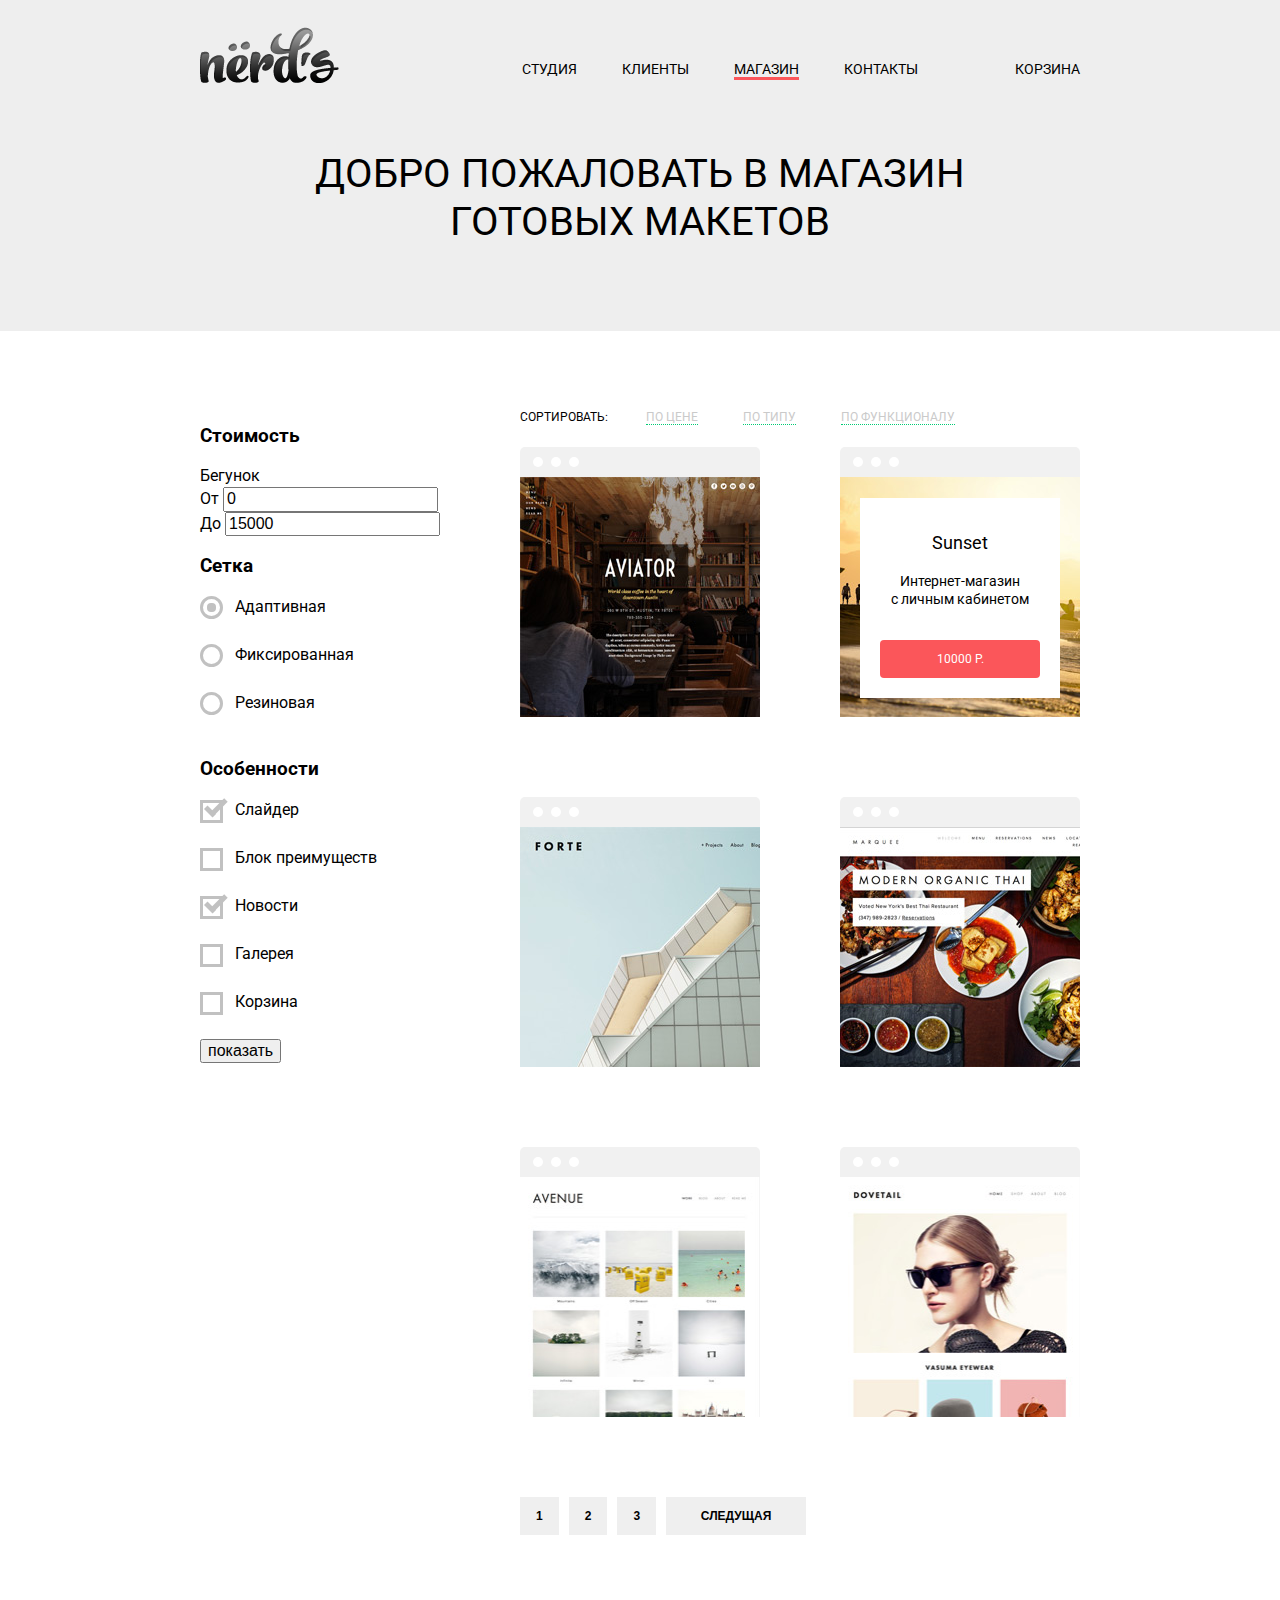
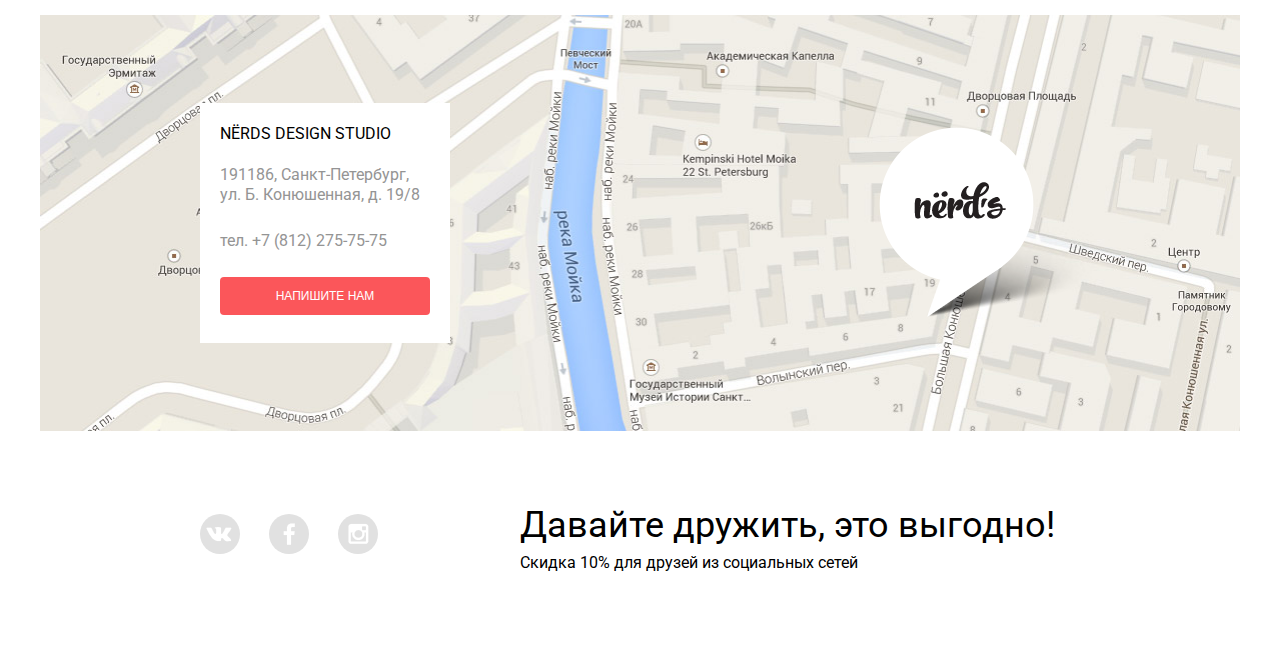
==== commit cf48b902: "Стилизация формы в catalog" ====
--- a/catalog.html
+++ b/catalog.html
@@ -61,21 +61,24 @@
 						<li>
 							<label>
 								<input type="radio" name="grid" checked>
+								<span class="radio-indicator"></span>
 								Адаптивная
 							</label>
 						</li>
 						<li>
 							<label>
 								<input type="radio" name="grid">
+								<span class="radio-indicator"></span>
 								Фиксированная
 							</label>
 						</li>
 						<li>
 							<label>
 								<input type="radio" name="grid">
+								<span class="radio-indicator"></span>
 								Резиновая
 							</label>
-						</li>
+						</li>	
 					</ul>
 				</div>
 				<div class="features">
@@ -84,30 +87,35 @@
 						<li>
 							<label>
 								<input type="checkbox" name="features" checked>
+								<span class="checkbox-indicator"></span>
 								Cлайдер
 							</label>
 						</li>
 						<li>
 							<label>
 								<input type="checkbox" name="features">
+								<span class="checkbox-indicator"></span>
 								Блок преимуществ
 							</label>
 						</li>
 						<li>
 							<label>
 								<input type="checkbox" name="features" checked>
+								<span class="checkbox-indicator"></span>
 								Новости
 							</label>
 						</li>
 						<li>
 							<label>
 								<input type="checkbox" name="features">
+								<span class="checkbox-indicator"></span>
 								Галерея
 							</label>
 						</li>
 						<li>
 							<label>
 								<input type="checkbox" name="features">
+								<span class="checkbox-indicator"></span>
 								Корзина
 							</label>
 						</li>
--- a/assets/css/style.css
+++ b/assets/css/style.css
@@ -550,6 +550,73 @@
 	margin: 0;
 	padding: 0;
 	list-style: none;
+}
+
+.catalog-parameter-grid label,
+.features label {
+	position: relative;
+	display: inline-block;
+	padding-left: 35px;
+	padding-bottom: 27px;
+	font-size: 16px;
+	line-height: 20px;
+}
+
+.catalog-parameter-grid input,
+.features input {
+	display: none;
+}
+
+.radio-indicator  {
+	position: absolute;
+	width: 17px;
+	height: 17px;
+	border: 3px solid #c1c1c1;
+	left: 0;
+	top: -1px;
+	border-radius: 14px;
+}
+
+input[type="radio"]:checked + .radio-indicator::before {
+	position: absolute;
+	content: "";
+	width: 9px;
+	height: 9px;
+	top: 4px;
+	left: 4px;
+	background-color: #c1c1c1;
+	border-radius: 4px;
+}
+
+.checkbox-indicator {
+	position: absolute;
+	width: 17px;
+	height: 17px;
+	border: 3px solid #c1c1c1;
+	left: 0;
+	top: 0;
+}
+
+input[type="checkbox"]:checked + .checkbox-indicator::before {
+	position: absolute;
+	content: "";
+	width: 12px;
+	height: 5px;
+	top: 6px;
+	left: 1px;
+	background-color: #c1c1c1;
+	transform: rotate(45deg);
+}
+
+input[type="checkbox"]:checked + .checkbox-indicator::after {
+	position: absolute;
+	content: "";
+	width: 5px;
+	height: 21px;
+	top: -6px;
+	left: 13px;
+	background-color: #c1c1c1;
+	transform: rotate(45deg);
 }
 
 .catalog-wrapper {
@@ -780,4 +847,5 @@
 	width: 100%;
 	border: 0;
 	outline: 0;
-}+}
+
